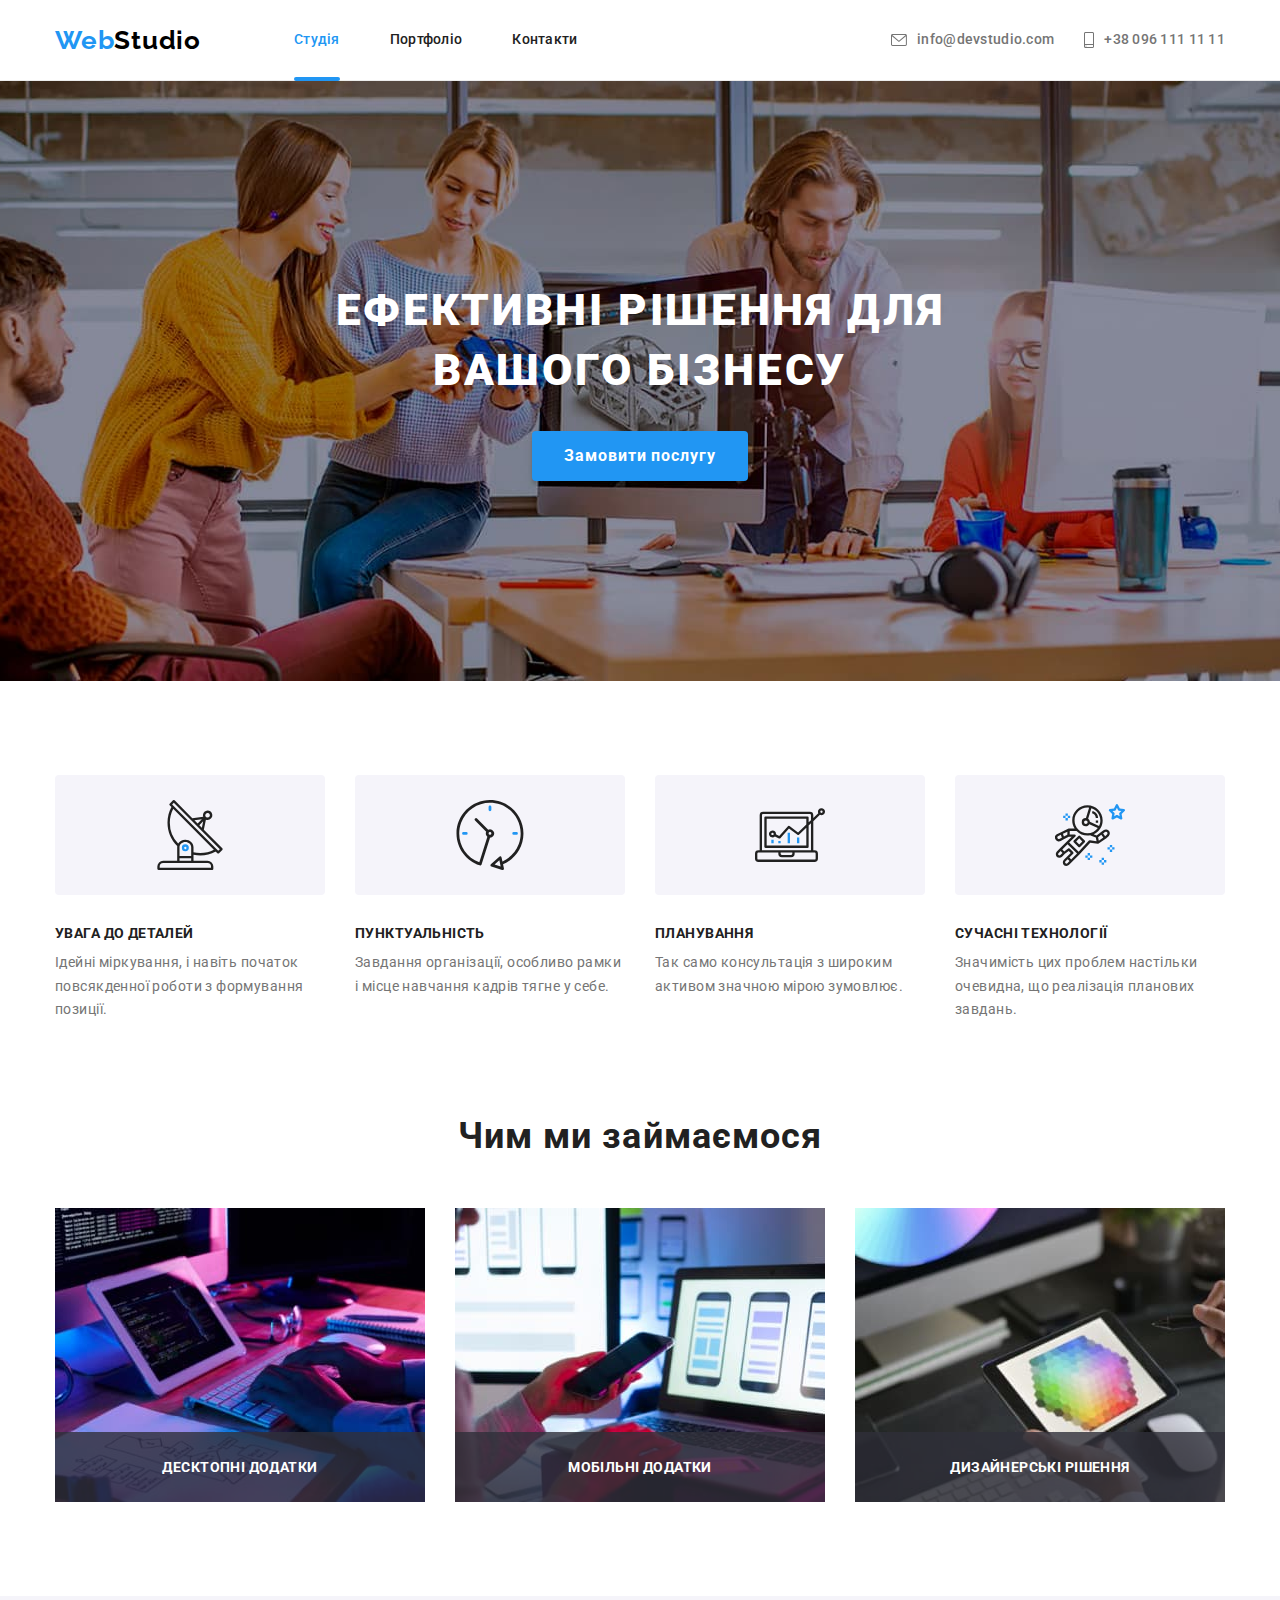
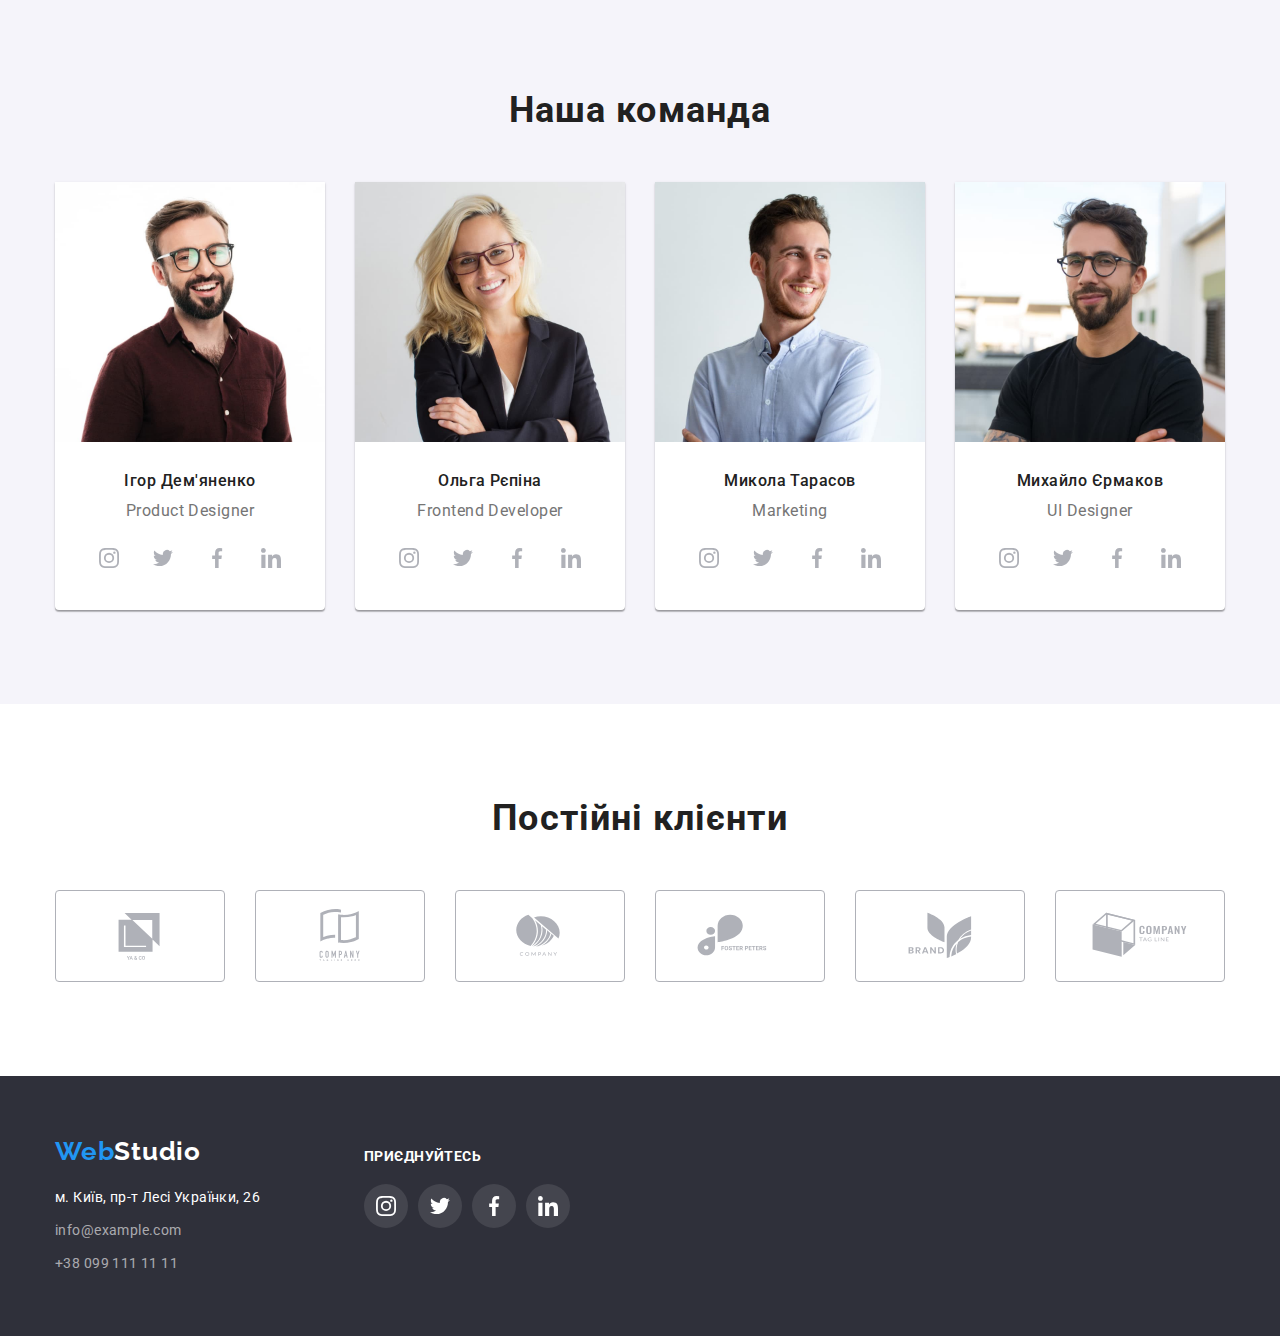
==== index.html @ 5638ecb9 "Розмітка форми модалки + іконки для модалки" ====
<!DOCTYPE html>
<html lang="uk">
  <head>
    <meta charset="UTF-8" />
    <meta http-equiv="X-UA-Compatible" content="IE=edge" />
    <meta name="viewport" content="width=device-width, initial-scale=1.0" />
    <title>Студія</title>
    <link
      rel="stylesheet"
      href="https://cdnjs.cloudflare.com/ajax/libs/modern-normalize/1.1.0/modern-normalize.min.css"
    />
    <link
      href="https://fonts.googleapis.com/css2?family=Raleway:wght@700&family=Roboto:wght@400;500;700;900&display=swap"
      rel="stylesheet"
    />
    <link rel="stylesheet" href="css/styles.css" />
  </head>
  <body>
    <!-- хххххххххххххххххххххххххх Шапка сайту хххххххххххххххххххххххххх -->
    <header class="header">
      <div class="container">
        <nav class="navigation">
          <!-- хххххххххххххххххххххххххх Логотип -->
          <a href="./index.html" class="logo">
            <span class="logo-web">Web</span><span class="logo-black">Studio</span>
          </a>

          <!-- хххххххххххххххххххххххххх Навігація -->
          <ul class="nav-list">
            <li class="nav-item"><a href="./index.html" class="nav current">Студія</a></li>
            <li class="nav-item"><a href="./portfolio.html" class="nav">Портфоліо</a></li>
            <li class="nav-item"><a href="" class="nav">Контакти</a></li>
          </ul>
        </nav>

        <!-- хххххххххххххххххххххххххх Зв'язок -->
        <ul class="nav-contacts">
          <li class="nav-contact">
            <a href="mailto:info@devstudio.com" class="contact">
              <svg class="header-icon" width="16px" height="12px">
                <use href="./images/icons.svg#envelope"></use></svg
              >info@devstudio.com</a
            >
          </li>
          <li class="nav-contact">
            <a href="tel:+380961111111" class="contact">
              <svg class="header-icon" width="10px" height="16px">
                <use href="./images/icons.svg#smartphone"></use></svg
              >+38 096 111 11 11</a
            >
          </li>
        </ul>
      </div>
    </header>

    <!-- хххххххххххххххххххххххххх Головний контент сторінки хххххххххххххххххххххххххх -->
    <main>
      <!-- хххххххххххххххххххххххххх Ефективні рішення для вашого бізнесу хххххххххххххххххххххххххх -->
      <section class="hero section">
        <h1 class="heading">Ефективні рішення для<br />вашого бізнесу</h1>
        <button data-modal-open type="button" class="hero-btn">Замовити послугу</button>
      </section>

      <!-- хххххххххххххххххххххххххх Особливості -->
      <section class="section">
        <div class="container">
          <h2 class="visually-hidden">Особливості</h2>
          <ul class="features">
            <!-- хххххххххххххххххххххххххх -->
            <li class="feature">
              <div class="feature-icon-bg">
                <svg class="feature-icon">
                  <use href="./images/icons.svg#antenna" width="70px" height="70px"></use>
                </svg>
              </div>
              <h3 class="feature-title">УВАГА ДО ДЕТАЛЕЙ</h3>
              <p class="feature-descr">
                Ідейні міркування, і навіть початок повсякденної роботи з формування позиції.
              </p>
            </li>

            <!-- хххххххххххххххххххххххххх -->
            <li class="feature">
              <div class="feature-icon-bg">
                <svg class="feature-icon">
                  <use href="./images/icons.svg#clock" width="70px" height="70px"></use>
                </svg>
              </div>
              <h3 class="feature-title">ПУНКТУАЛЬНІСТЬ</h3>
              <p class="feature-descr">
                Завдання організації, особливо рамки і місце навчання кадрів тягне у себе.
              </p>
            </li>

            <!-- хххххххххххххххххххххххххх -->
            <li class="feature">
              <div class="feature-icon-bg">
                <svg class="feature-icon">
                  <use href="./images/icons.svg#diagram" width="70px" height="70px"></use>
                </svg>
              </div>
              <h3 class="feature-title">ПЛАНУВАННЯ</h3>
              <p class="feature-descr">
                Так само консультація з широким активом значною мірою зумовлює.
              </p>
            </li>

            <!-- хххххххххххххххххххххххххх -->
            <li class="feature">
              <div class="feature-icon-bg">
                <svg class="feature-icon">
                  <use href="./images/icons.svg#astronaut" width="70px" height="70px"></use>
                </svg>
              </div>
              <h3 class="feature-title">СУЧАСНІ ТЕХНОЛОГІЇ</h3>
              <p class="feature-descr">
                Значимість цих проблем настільки очевидна, що реалізація планових завдань.
              </p>
            </li>
          </ul>
        </div>
      </section>

      <!-- хххххххххххххххххххххххххх Чим ми займаємося хххххххххххххххххххххххххх -->
      <section class="doing section">
        <div class="container">
          <h2 class="doing-title">Чим ми займаємося</h2>
          <ul class="doing-list">
            <li class="doing-item">
              <img
                src="./images/doing-1.jpg"
                alt="Хтось пише код"
                width="370"
                height="294"
                class="image"
              />
              <div class="doing-thumb">
                <p class="doing-descr">Десктопні додатки</p>
              </div>
            </li>
            <li class="doing-item">
              <img
                src="./images/doing-2.jpg"
                alt="Хтось звіряється з ескізом, тримаючи телефон"
                width="370"
                height="294"
                class="image"
              />
              <div class="doing-thumb">
                <p class="doing-descr">Мобільні додатки</p>
              </div>
            </li>
            <li class="doing-item">
              <img
                src="./images/doing-3.jpg"
                alt="Хтось тримає планшет обираючи колір"
                width="370"
                height="294"
                class="image"
              />
              <div class="doing-thumb">
                <p class="doing-descr">Дизайнерські рішення</p>
              </div>
            </li>
          </ul>
        </div>
      </section>

      <!-- хххххххххххххххххххххххххх Наша команда хххххххххххххххххххххххххх -->
      <section class="team section">
        <div class="container">
          <h2 class="team-title">Наша команда</h2>
          <ul class="team-list">
            <!--  хххххххххххххххххххххххххх Ігор Дем'яненко -->
            <li class="team-member">
              <img
                src="./images/team-1.jpg"
                alt="Ігор Дем'яненко"
                width="270"
                height="260"
                class="image"
              />
              <div class="team-container">
                <h3 class="member-name">Ігор Дем'яненко</h3>
                <p class="member-position">Product Designer</p>

                <ul class="network-list">
                  <li class="network-item">
                    <a
                      href="https://www.instagram.com/"
                      target="_blank"
                      rel="noopener noreferrer"
                      class="member-network"
                    >
                      <svg class="team-icon">
                        <use href="./images/icons.svg#instagram"></use>
                      </svg>
                    </a>
                  </li>
                  <li class="network-item">
                    <a
                      href="https://twitter.com/"
                      target="_blank"
                      rel="noopener noreferrer"
                      class="member-network"
                    >
                      <svg class="team-icon">
                        <use href="./images/icons.svg#twitter"></use>
                      </svg>
                    </a>
                  </li>
                  <li class="network-item">
                    <a
                      href="https://www.facebook.com/"
                      class="member-network"
                      target="_blank"
                      rel="noopener noreferrer"
                    >
                      <svg class="team-icon">
                        <use href="./images/icons.svg#facebook"></use>
                      </svg>
                    </a>
                  </li>
                  <li class="network-item">
                    <a
                      href="https://www.linkedin.com/"
                      class="member-network"
                      target="_blank"
                      rel="noopener noreferrer"
                    >
                      <svg class="team-icon">
                        <use href="./images/icons.svg#linkedin"></use>
                      </svg>
                    </a>
                  </li>
                </ul>
              </div>
            </li>

            <!-- хххххххххххххххххххххххххх Ольга Рєпіна -->
            <li class="team-member">
              <img
                src="./images/team-2.jpg"
                alt="Ольга Рєпіна"
                width="270"
                height="260"
                class="image"
              />
              <div class="team-container">
                <h3 class="member-name">Ольга Рєпіна</h3>
                <p class="member-position">Frontend Developer</p>

                <ul class="network-list">
                  <li class="network-item">
                    <a
                      href="https://www.instagram.com/"
                      target="_blank"
                      rel="noopener noreferrer"
                      class="member-network"
                    >
                      <svg class="team-icon">
                        <use href="./images/icons.svg#instagram"></use>
                      </svg>
                    </a>
                  </li>
                  <li class="network-item">
                    <a
                      href="https://twitter.com/"
                      target="_blank"
                      rel="noopener noreferrer"
                      class="member-network"
                    >
                      <svg class="team-icon">
                        <use href="./images/icons.svg#twitter"></use>
                      </svg>
                    </a>
                  </li>
                  <li class="network-item">
                    <a
                      href="https://www.facebook.com/"
                      target="_blank"
                      rel="noopener noreferrer"
                      class="member-network"
                    >
                      <svg class="team-icon">
                        <use href="./images/icons.svg#facebook"></use>
                      </svg>
                    </a>
                  </li>
                  <li class="network-item">
                    <a
                      href="https://www.linkedin.com/"
                      target="_blank"
                      rel="noopener noreferrer"
                      class="member-network"
                    >
                      <svg class="team-icon">
                        <use href="./images/icons.svg#linkedin"></use>
                      </svg>
                    </a>
                  </li>
                </ul>
              </div>
            </li>

            <!-- хххххххххххххххххххххххххх Микола Тарасов -->
            <li class="team-member">
              <img
                src="./images/team-3.jpg"
                alt="Микола Тарасов"
                width="270"
                height="260"
                class="image"
              />
              <div class="team-container">
                <h3 class="member-name">Микола Тарасов</h3>
                <p class="member-position">Marketing</p>

                <ul class="network-list">
                  <li class="network-item">
                    <a
                      href="https://www.instagram.com/"
                      target="_blank"
                      rel="noopener noreferrer"
                      class="member-network"
                    >
                      <svg class="team-icon">
                        <use href="./images/icons.svg#instagram"></use>
                      </svg>
                    </a>
                  </li>
                  <li class="network-item">
                    <a
                      href="https://twitter.com/"
                      target="_blank"
                      rel="noopener noreferrer"
                      class="member-network"
                    >
                      <svg class="team-icon">
                        <use href="./images/icons.svg#twitter"></use>
                      </svg>
                    </a>
                  </li>
                  <li class="network-item">
                    <a
                      href="https://www.facebook.com/"
                      target="_blank"
                      rel="noopener noreferrer"
                      class="member-network"
                    >
                      <svg class="team-icon">
                        <use href="./images/icons.svg#facebook"></use>
                      </svg>
                    </a>
                  </li>
                  <li class="network-item">
                    <a
                      href="https://www.linkedin.com/"
                      target="_blank"
                      rel="noopener noreferrer"
                      class="member-network"
                    >
                      <svg class="team-icon">
                        <use href="./images/icons.svg#linkedin"></use>
                      </svg>
                    </a>
                  </li>
                </ul>
              </div>
            </li>

            <!-- хххххххххххххххххххххххххх Михайло Єрмаков -->
            <li class="team-member">
              <img
                src="./images/team-4.jpg"
                alt="Михайло Єрмаков"
                width="270"
                height="260"
                class="image"
              />
              <div class="team-container">
                <h3 class="member-name">Михайло Єрмаков</h3>
                <p class="member-position">UI Designer</p>

                <ul class="network-list">
                  <li class="network-item">
                    <a
                      href="https://www.instagram.com/"
                      target="_blank"
                      rel="noopener noreferrer"
                      class="member-network"
                    >
                      <svg class="team-icon">
                        <use href="./images/icons.svg#instagram"></use>
                      </svg>
                    </a>
                  </li>
                  <li class="network-item">
                    <a
                      href="https://twitter.com/"
                      target="_blank"
                      rel="noopener noreferrer"
                      class="member-network"
                    >
                      <svg class="team-icon">
                        <use href="./images/icons.svg#twitter"></use>
                      </svg>
                    </a>
                  </li>
                  <li class="network-item">
                    <a
                      href="https://www.facebook.com/"
                      target="_blank"
                      rel="noopener noreferrer"
                      class="member-network"
                    >
                      <svg class="team-icon">
                        <use href="./images/icons.svg#facebook"></use>
                      </svg>
                    </a>
                  </li>
                  <li class="network-item">
                    <a
                      href="https://www.linkedin.com/"
                      target="_blank"
                      rel="noopener noreferrer"
                      class="member-network"
                    >
                      <svg class="team-icon">
                        <use href="./images/icons.svg#linkedin"></use>
                      </svg>
                    </a>
                  </li>
                </ul>
              </div>
            </li>
          </ul>
        </div>
      </section>

      <!-- хххххххххххххххххххххххххх ПОСТІЙНІ КЛІЄНТИ хххххххххххххххххххххххххх -->
      <section class="clients section">
        <div class="container">
          <h2 class="clients-heading">Постійні клієнти</h2>

          <ul class="clients-list">
            <!-- хххххххххххххххххххххххххх -->
            <li class="clients-item">
              <a href="#" target="_blank" rel="noopener noreferrer" class="client-link">
                <svg class="client-logo" width="106px" height="60px">
                  <use href="./images/icons.svg#client-1"></use>
                </svg>
              </a>
            </li>

            <!-- хххххххххххххххххххххххххх -->
            <li class="clients-item">
              <a href="#" target="_blank" rel="noopener noreferrer" class="client-link">
                <svg class="client-logo" width="106px" height="60px">
                  <use href="./images/icons.svg#client-2"></use>
                </svg>
              </a>
            </li>

            <!-- хххххххххххххххххххххххххх -->
            <li class="clients-item">
              <a href="#" target="_blank" rel="noopener noreferrer" class="client-link">
                <svg class="client-logo" width="106px" height="60px">
                  <use href="./images/icons.svg#client-3"></use>
                </svg>
              </a>
            </li>

            <!-- хххххххххххххххххххххххххх -->
            <li class="clients-item">
              <a href="#" target="_blank" rel="noopener noreferrer" class="client-link">
                <svg class="client-logo" width="106px" height="60px">
                  <use href="./images/icons.svg#client-4"></use>
                </svg>
              </a>
            </li>

            <!-- хххххххххххххххххххххххххх -->
            <li class="clients-item">
              <a href="#" target="_blank" rel="noopener noreferrer" class="client-link">
                <svg class="client-logo" width="106px" height="60px">
                  <use href="./images/icons.svg#client-5"></use>
                </svg>
              </a>
            </li>

            <!-- хххххххххххххххххххххххххх -->
            <li class="clients-item">
              <a href="#" target="_blank" rel="noopener noreferrer" class="client-link">
                <svg class="client-logo" width="106px" height="60px">
                  <use href="./images/icons.svg#client-6"></use>
                </svg>
              </a>
            </li>
          </ul>
        </div>
      </section>
    </main>

    <!-- хххххххххххххххххххххххххх Підвал хххххххххххххххххххххххххх -->
    <footer class="footer">
      <div class="container">
        <div class="first-footer-container">
          <!-- хххххххххххххххххххххххххх Логотип -->
          <a href="./index.html" class="logo">
            <span class="logo-web">Web</span><span class="logo-white">Studio</span>
          </a>
          <address>
            <ul class="address-list">
              <!-- хххххххххххххххххххххххххх Розташування -->
              <li>
                <a
                  href="https://www.google.com.ua/maps/search/м.+київ+пр-т+лесі+українки+26/@50.4266707,30.5363676,17z/data=!3m1!4b1?hl=uk"
                  target="_blank"
                  rel="noopener noreferrer"
                  class="contact location"
                >
                  м. Київ, пр-т Лесі Українки, 26
                </a>
              </li>
              <!-- хххххххххххххххххххххххххх Контакти -->
              <li><a href="mailto:info@example.com" class="contact">info@example.com</a></li>
              <li><a href="tel:+380991111111" class="contact">+38 099 111 11 11</a></li>
            </ul>
          </address>
        </div>

        <!-- хххххххххххххххххххххххххх Приєднуйтесь -->
        <div class="second-footer-container">
          <h2 class="footer-networks-title">приєднуйтесь</h2>
          <ul class="footer-networks-list">
            <!-- _______________instagram -->
            <li class="footer-network-item">
              <a
                href="https://www.instagram.com/"
                target="_blank"
                rel="noopener noreferrer"
                class="footer-link"
              >
                <svg class="footer-soc-icon">
                  <use href="./images/icons.svg#instagram" width="20px" height="20px"></use>
                </svg>
              </a>
            </li>
            <!-- _______________twitter -->
            <li class="footer-network-item">
              <a
                href="https://twitter.com/"
                target="_blank"
                rel="noopener noreferrer"
                class="footer-link"
              >
                <svg class="footer-soc-icon">
                  <use href="./images/icons.svg#twitter" width="20px" height="20px"></use>
                </svg>
              </a>
            </li>
            <!-- _______________facebook -->
            <li class="footer-network-item">
              <a
                href="https://www.facebook.com/"
                target="_blank"
                rel="noopener noreferrer"
                class="footer-link"
              >
                <svg class="footer-soc-icon">
                  <use href="./images/icons.svg#facebook" width="20px" height="20px"></use>
                </svg>
              </a>
            </li>
            <!-- _______________linkedin -->
            <li class="footer-network-item">
              <a
                href="https://www.linkedin.com/"
                target="_blank"
                rel="noopener noreferrer"
                class="footer-link"
              >
                <svg class="footer-soc-icon">
                  <use href="./images/icons.svg#linkedin" width="20px" height="20px"></use>
                </svg>
              </a>
            </li>
          </ul>
        </div>
      </div>
    </footer>

    <!-- хххххххххххххххххххххххххх Модальне вікно -->
    <div data-modal class="backdrop is-hidden">
      <div class="modal">
        <button data-modal-close type="button" class="modal-close-button">
          <svg class="close-icon">
            <use href="./images/icons.svg#close"></use>
          </svg>
        </button>
          <!-- Залиште свої дані, ми вам передзвонимо -->
          <h2 class="modal-title">Залиште свої дані, ми вам передзвонимо</h2>

          <!-- Ім'я -->
          <label for="name" class="lable-title">Ім'я</label>
          <input type="text" name="name" id="name" class="input-area">

          <!-- Пошта -->
          <label for="email" class="lable-title">Пошта</label>
          <input type="email" name="email" id="email" class="input-area">

          <!-- Коментар -->
          <label for="comment" class="lable-title">Коментар</label>
          <input type="textarea" name="comment" id="comment" rows="4" placeholder="Введіть текст" class="input-area input-comment">

          <!-- Погоджуюся з розсилкою та приймаю  Умови договору -->
          <label>
            <input type="checkbox">Погоджуюся з розсилкою та приймаю <a href="#">Умови договору</a>
          </label>
          <!-- Відправити -->
          <button type="submit" class="modal-submit-button">Відправити</button>
        </form>
      </div>
    </div>

    <script src="./js/modal.js"></script>
  </body>
</html>
---- css/styles.css ----
/* css змінні */
:root {
  --logo-black: #000000;
  --logo-white: #ffffff;
  --header-border: #ececec;
  --blue-accent: #2196f3;
  --hover-text-accent: #ffffff;
  --main-color: #212121;
  --minor-color: #757575;
  --bg-accent: #f5f4fa;
  --portfolio-borders-color: #eeeeee;
  --footer-contact-color: rgba(255, 255, 255, 0.6);
  --secondary-bg: #2f303a;
  /* ----- */
  --transition: 250ms cubic-bezier(0.4, 0, 0.2, 1);
}

body {
  background-color: #ffffff;
  color: #212121;
  font-family: 'Roboto', sans-serif;
}

/* Сховані заголовки */
.visually-hidden {
  display: none;
}

.container {
  width: 100%;
  max-width: 1200px;
  margin: 0 auto;
  padding-right: 15px;
  padding-left: 15px;

  /* outline: 1px solid tomato; */
}

.section {
  padding-top: 94px;
  padding-bottom: 94px;

  /* outline: 1px solid chartreuse; */
}

/* Скидання параметрів елементів */
h1,
h2,
h3,
p {
  margin-top: 0;
  margin-bottom: 0;
}

ul,
li {
  margin-top: 0;
  margin-bottom: 0;
  padding-left: 0;
  list-style: none;
}

img {
  display: block;
}

/* --------------------Шапка сайту-------------------- */

.header {
  border-bottom: 1px solid var(--header-border);
}

.header .container {
  display: flex;
  justify-content: space-between;
  align-items: center;
}

.navigation {
  display: flex;
  align-items: center;
}

/*__________Логотип */

.logo {
  margin-right: 93px;

  text-decoration: none;
  font-family: 'Raleway', sans-serif;
  font-weight: 700;
  font-size: 26px;
  line-height: 1.19;
  letter-spacing: 0.03em;
}

.logo-web {
  color: var(--blue-accent);
}

.logo-black {
  color: var(--logo-black);
}

/*__________Навігація*/

.nav-list {
  display: flex;
  gap: 50px;
}

.nav-item {
  position: relative;
}

.nav {
  display: inline-block;
  padding-top: 32px;
  padding-bottom: 32px;

  font-weight: 500;
  font-size: 14px;
  line-height: 1.14;
  letter-spacing: 0.02em;
  text-decoration: none;
  color: var(--main-color);

  transition-property: color;
  transition-duration: 250ms;
  transition-timing-function: cubic-bezier(0.4, 0, 0.2, 1);
}

.nav:hover,
.nav:focus {
  color: var(--blue-accent);
}

.current::after {
  content: '';

  position: absolute;
  bottom: -1px;
  left: 0;

  border-radius: 2px;
  width: 100%;
  height: 4px;

  background-color: var(--blue-accent);

  transition-property: color;
  transition-duration: 250ms;
  transition-timing-function: cubic-bezier(0.4, 0, 0.2, 1);
}

.current {
  color: var(--blue-accent);
}

/*__________Контакти хедера*/

.nav-contacts {
  display: flex;
  gap: 30px;
}

.contact {
  font-weight: 500;
  font-size: 14px;
  line-height: 1.14;
  letter-spacing: 0.02em;
  text-decoration: none;

  color: var(--minor-color);
  display: flex;
  align-items: center;

  transition-property: color;
  transition-duration: 250ms;
  transition-timing-function: cubic-bezier(0.4, 0, 0.2, 1);
}

.contact:hover,
.contact:focus {
  color: var(--blue-accent);
}

/* -------------- Іконки контактів в хедері */
.header-icon {
  display: inline-block;
  margin-right: 10px;

  fill: var(--minor-color);

  transition-property: fill;
  transition-duration: 250ms;
  transition-timing-function: cubic-bezier(0.4, 0, 0.2, 1);
}

.contact:hover .header-icon,
.contact:focus .header-icon {
  fill: var(--blue-accent);
}

/* ----------Головний контент студії---------- */

/*__________Герой*/

.hero {
  margin-right: auto;
  margin-left: auto;
  max-width: 1600px;
  width: 100%;
  padding-top: 200px;
  padding-bottom: 200px;

  text-align: center;
  background-color: var(--secondary-bg);
  background-image: url(../images/team-work-bg.jpg),
    linear-gradient(to top, rgba(47, 48, 58, 0.4), rgba(47, 48, 58, 0.4));
  background-size: cover;
  background-repeat: no-repeat;
  background-position: right 50% bottom 50%;
}

.heading {
  margin-top: 0;
  margin-bottom: 30px;

  color: var(--hover-text-accent);
  font-style: normal;
  font-weight: 900;
  font-size: 44px;
  line-height: 1.36;
  text-align: center;
  letter-spacing: 0.06em;
  text-transform: uppercase;
}

.hero-btn {
  padding: 10px 32px;
  border: none;

  border-radius: 4px;
  font-family: inherit;
  font-weight: 700;
  font-size: 16px;
  line-height: 30px;
  text-align: center;
  letter-spacing: 0.06em;
  box-shadow: 0px 4px 4px rgba(0, 0, 0, 0.15);
  background-color: var(--blue-accent);
  color: var(--hover-text-accent);

  cursor: pointer;
  transition-property: background-color, color;
  transition-duration: 250ms;
  transition-timing-function: cubic-bezier(0.4, 0, 0.2, 1);
}

.hero-btn:focus,
.hero-btn:hover {
  background-color: var(--bg-accent);
  color: inherit;
}

/* __________Особливості*/

.features {
  display: flex;
  justify-content: space-between;
}

.feature:not(:last-child) {
  margin-right: 30px;
}

/* ---------------------Іконки фічей------- */

.feature-icon-bg {
  width: 270px;
  height: 120px;
  margin-bottom: 30px;
  padding: 25px 100px;
  border-radius: 4px;

  background-color: #f5f4fa;
}

.feature-title {
  font-weight: 700;
  font-size: 14px;
  line-height: 16px;
  letter-spacing: 0.03em;
  text-transform: uppercase;
  color: var(--main-color);

  margin: 0;
  padding: 0;
}

.feature-descr {
  font-weight: 400;
  font-size: 14px;
  line-height: 1.71;
  letter-spacing: 0.03em;
  color: var(--minor-color);

  margin-top: 10px;
  margin-bottom: 0;
  padding: 0;
}

/* __________Чим ми займаємося */

.doing.section {
  padding-top: 0;
}

.doing .container {
  flex-direction: column;
}

.doing-title {
  font-style: normal;
  font-weight: 700;
  font-size: 36px;
  line-height: 1.16;
  text-align: center;
  letter-spacing: 0.03em;
  color: var(--main-color);

  margin: 0;
}

.doing-list {
  margin-top: 50px;
  display: flex;
}

.doing-item {
  padding: 0;
}

.doing-item:not(:last-child) {
  margin-right: 30px;
}

.doing-item {
  position: relative;
}

.doing-thumb {
  position: absolute;
  bottom: 0;
  left: 0;

  display: flex;
  justify-content: center;
  align-items: center;

  width: 100%;
  height: 70px;

  background-color: rgba(47, 48, 58, 0.8);
}

.doing-descr {
  font-weight: 700;
  font-size: 14px;
  line-height: 16px;
  text-align: center;
  letter-spacing: 0.03em;
  text-transform: uppercase;

  color: #ffffff;
}

/* __________Наша команда */

.team {
  background-color: var(--bg-accent);
}

.team .container {
  flex-direction: column;
}

.team-title {
  font-style: normal;
  font-weight: 700;
  font-size: 36px;
  line-height: 1.16;
  text-align: center;
  letter-spacing: 0.03em;
  color: var(--main-color);

  margin-bottom: 50px;
}

.team-list {
  display: flex;
  justify-content: space-between;
}

.team-member {
  background-color: var(--hover-text-accent);
  box-shadow: 0px 1px 3px rgba(0, 0, 0, 0.12), 0px 1px 1px rgba(0, 0, 0, 0.14),
    0px 2px 1px rgba(0, 0, 0, 0.2);
  border-radius: 0px 0px 4px 4px;
}

.team-member:not(:last-child) {
  margin-right: 30px;
}

.team-container {
  padding: 30px;
}

.member-name {
  font-style: normal;
  font-weight: 500;
  font-size: 16px;
  line-height: 1.18;
  text-align: center;
  letter-spacing: 0.03em;
  color: var(--main-color);

  margin-bottom: 10px;
}

.member-position {
  font-weight: 400;
  font-size: 16px;
  line-height: 19px;
  text-align: center;
  letter-spacing: 0.03em;
  color: var(--minor-color);

  margin-bottom: 16px;
}

/* ---------------------Іконки соц-мереж команди */

.network-list {
  display: flex;
  justify-content: center;
  gap: 10px;
}

.network-item {
  display: flex;
  justify-content: center;
  align-items: center;

  /* background-color: teal; */
}

.member-network {
  display: flex;
  justify-content: center;
  align-items: center;

  width: 44px;
  height: 44px;

  /* background-color: tomato; */
  border-radius: 50%;

  transition-property: background-color;
  transition-duration: 250ms;
  transition-timing-function: cubic-bezier(0.4, 0, 0.2, 1);
}

.team-icon {
  width: 20px;
  height: 20px;

  fill: #afb1b8;

  transition-property: fill;
  transition-duration: 250ms;
  transition-timing-function: cubic-bezier(0.4, 0, 0.2, 1);
}

.member-network:hover,
.member-network:focus {
  background-color: var(--blue-accent);
}

.member-network:hover .team-icon,
.member-network:focus .team-icon {
  fill: white;
}

.clients-heading {
  font-style: normal;
  font-weight: 700;
  font-size: 36px;
  line-height: 1.16;
  text-align: center;
  letter-spacing: 0.03em;
  color: var(--main-color);

  margin-bottom: 50px;
}

/* ---------------------Іконки постійних клієнтів */

.clients-list {
  display: flex;
  justify-content: center;
  gap: 30px;
}

.client-link {
  width: 170px;
  height: 92px;
  display: flex;
  justify-content: center;
  align-items: center;
  border-radius: 4px;
  border: #afb1b8 solid 1px;

  transition-property: border-color;
  transition-duration: 250ms;
  transition-timing-function: cubic-bezier(0.4, 0, 0.2, 1);
}

.client-logo {
  width: 160px;
  height: 60px;

  fill: #afb1b8;

  transition-property: fill;
  transition-duration: 250ms;
  transition-timing-function: cubic-bezier(0.4, 0, 0.2, 1);
}

.client-link:hover,
.client-link:focus {
  border: var(--blue-accent) 1px solid;
}

.client-link:hover .client-logo,
.client-link:focus .client-logo {
  fill: var(--blue-accent);
}

/* ----------Головний контент портфоліо---------- */

.portfolio {
  display: flex;
  flex-direction: column;
}

/* __________ Фільтр */

.filter {
  display: flex;
  justify-content: center;
}

.filter li:not(:last-child) {
  margin-right: 8px;
}

.filter .button {
  padding: 6px 22px;

  font-family: inherit;
  font-weight: 500;
  font-size: 16px;
  line-height: 1.62;
  text-align: center;
  letter-spacing: 0.03em;
  color: var(--main-color);
  background-color: var(--bg-accent);
  border: none;
  border-radius: 4px;

  cursor: pointer;
  transition-property: color, background-color, box-shadow;
  transition-duration: 250ms;
  transition-timing-function: cubic-bezier(0.4, 0, 0.2, 1);
}

.filter .button:hover,
.filter .button:focus {
  background-color: var(--blue-accent);
  color: var(--hover-text-accent);
  box-shadow: 0px 3px 1px rgba(0, 0, 0, 0.1), 0px 1px 2px rgba(0, 0, 0, 0.08),
    0px 2px 2px rgba(0, 0, 0, 0.12);
}

/* __________ Портфоліо */

.pf-list {
  margin-top: 50px;
  display: flex;
  flex-wrap: wrap;
  gap: 30px;
}

/* .pf-list h2 */
.pf-title {
  font-weight: 700;
  font-size: 18px;
  line-height: 2;
  letter-spacing: 0.06em;
}

.pf-type {
  color: var(--minor-color);
  font-size: 16px;
  line-height: 1.87;
  letter-spacing: 0.03em;
}

.pf-item {
  flex-basis: calc((100% - 68px) / 3);

  transition-property: box-shadow;
  transition-duration: 250ms;
  transition-timing-function: cubic-bezier(0.4, 0, 0.2, 1);
}

.pf-item:hover {
  box-shadow: 0px 1px 1px rgba(0, 0, 0, 0.12), 0px 4px 4px rgba(0, 0, 0, 0.06),
    1px 4px 6px rgba(0, 0, 0, 0.16);
}

.pf-thumb {
  position: relative;

  overflow: hidden;
}

.pf-text {
  position: absolute;
  top: 0;
  left: 0;
  transform: translateY(101%);

  width: 100%;
  height: 100%;
  padding: 63px 24px;

  font-weight: 400;
  font-size: 18px;
  line-height: calc(28 / 18);
  letter-spacing: 0.03em;

  color: #ffffff;
  background-color: rgba(33, 150, 243, 0.9);

  transition-property: transform;
  transition-duration: 250ms;
  transition-timing-function: cubic-bezier(0.4, 0, 0.2, 1);
}

.pf-item:hover .pf-text {
  transform: translateY(0%);
}

.descr-container {
  padding: 20px 24px;
  border: 1px solid var(--portfolio-borders-color);
  border-top: none;
}

/* ----------Підвал---------- */

.footer {
  background-color: var(--secondary-bg);
  padding-top: 60px;
  padding-bottom: 60px;
}

footer .container {
  display: flex;
}

.first-footer-container {
  display: flex;
  flex-direction: column;
}

footer .logo {
  margin-bottom: 20px;
}

.logo-white {
  color: var(--logo-white);
}

.address-list a {
  text-decoration: none;
  font-style: normal;
  font-weight: 400;
  font-size: 14px;
  line-height: 1.71;
  letter-spacing: 0.03em;
}

.address-list > li:not(:last-child) {
  margin-bottom: 9px;
}

.contact.location {
  color: #ffffff;
}

address .contact {
  color: var(--footer-contact-color);
}

.second-footer-container {
  margin-top: 12px;
  margin-left: 70px;
}

.footer-networks-title {
  font-weight: 700;
  font-size: 14px;
  line-height: 16px;
  letter-spacing: 0.03em;
  text-transform: uppercase;

  color: #ffffff;
  margin-bottom: 20px;
}

.footer-networks-list {
  display: flex;
  gap: 10px;
}

/* ------------------------Іконки футера */

.footer-link {
  display: flex;
  width: 44px;
  height: 44px;
  background-color: rgba(255, 255, 255, 0.1);
  border-radius: 50%;
  justify-content: center;
  align-items: center;

  transition-property: background-color;
  transition-duration: 250ms;
  transition-timing-function: cubic-bezier(0.4, 0, 0.2, 1);
}

.footer-soc-icon {
  width: 20px;
  height: 20px;
  fill: #ffffff;
}

.footer-link:hover,
.footer-link:focus {
  background-color: var(--blue-accent);
}

/* ----------------------Модальне вікно */

.backdrop {
  position: fixed;
  top: 0;
  left: 0;

  width: 100%;
  height: 100%;
  background-color: rgba(0, 0, 0, 0.2);

  transition-property: visibility, opacity;
  transition-duration: 250ms;
  transition-timing-function: cubic-bezier(0.4, 0, 0.2, 1);
}

.backdrop.is-hidden {
  visibility: hidden;
  opacity: 0;
  pointer-events: none;

  transition-property: visibility, opacity;
  transition-duration: 250ms;
  transition-timing-function: cubic-bezier(0.4, 0, 0.2, 1);
}

.backdrop.is-hidden .modal {
  transform: translate(-100%, -100%) rotate(360deg) scale(0);

  /* transition-property: visibility, opacity, transform;
  transition-duration: 250ms;
  transition-timing-function: cubic-bezier(0.4, 0, 0.2, 1); */

  /* transition: transform var(--transition), rotate var(--transition); */
}

.modal {
  position: absolute;
  top: 50%;
  left: 50%;
  transform: translate(-50%, -50%);

  width: 528px;
  min-height: 581px;

  background-color: #ffffff;
  border-radius: 4px;

  transition: transform var(--transition);
}

.close-btn {
  position: absolute;
  top: 8px;
  right: 8px;

  display: flex;
  justify-content: center;
  align-items: center;

  width: 30px;
  height: 30px;

  /* background-color: teal; */
  border-width: 1px;
  border-style: solid;
  border-color: rgba(0, 0, 0, 0.1);
  background-color: #fff;
  border-radius: 50%;
}

.close-icon {
  width: 18px;
  height: 18px;
}
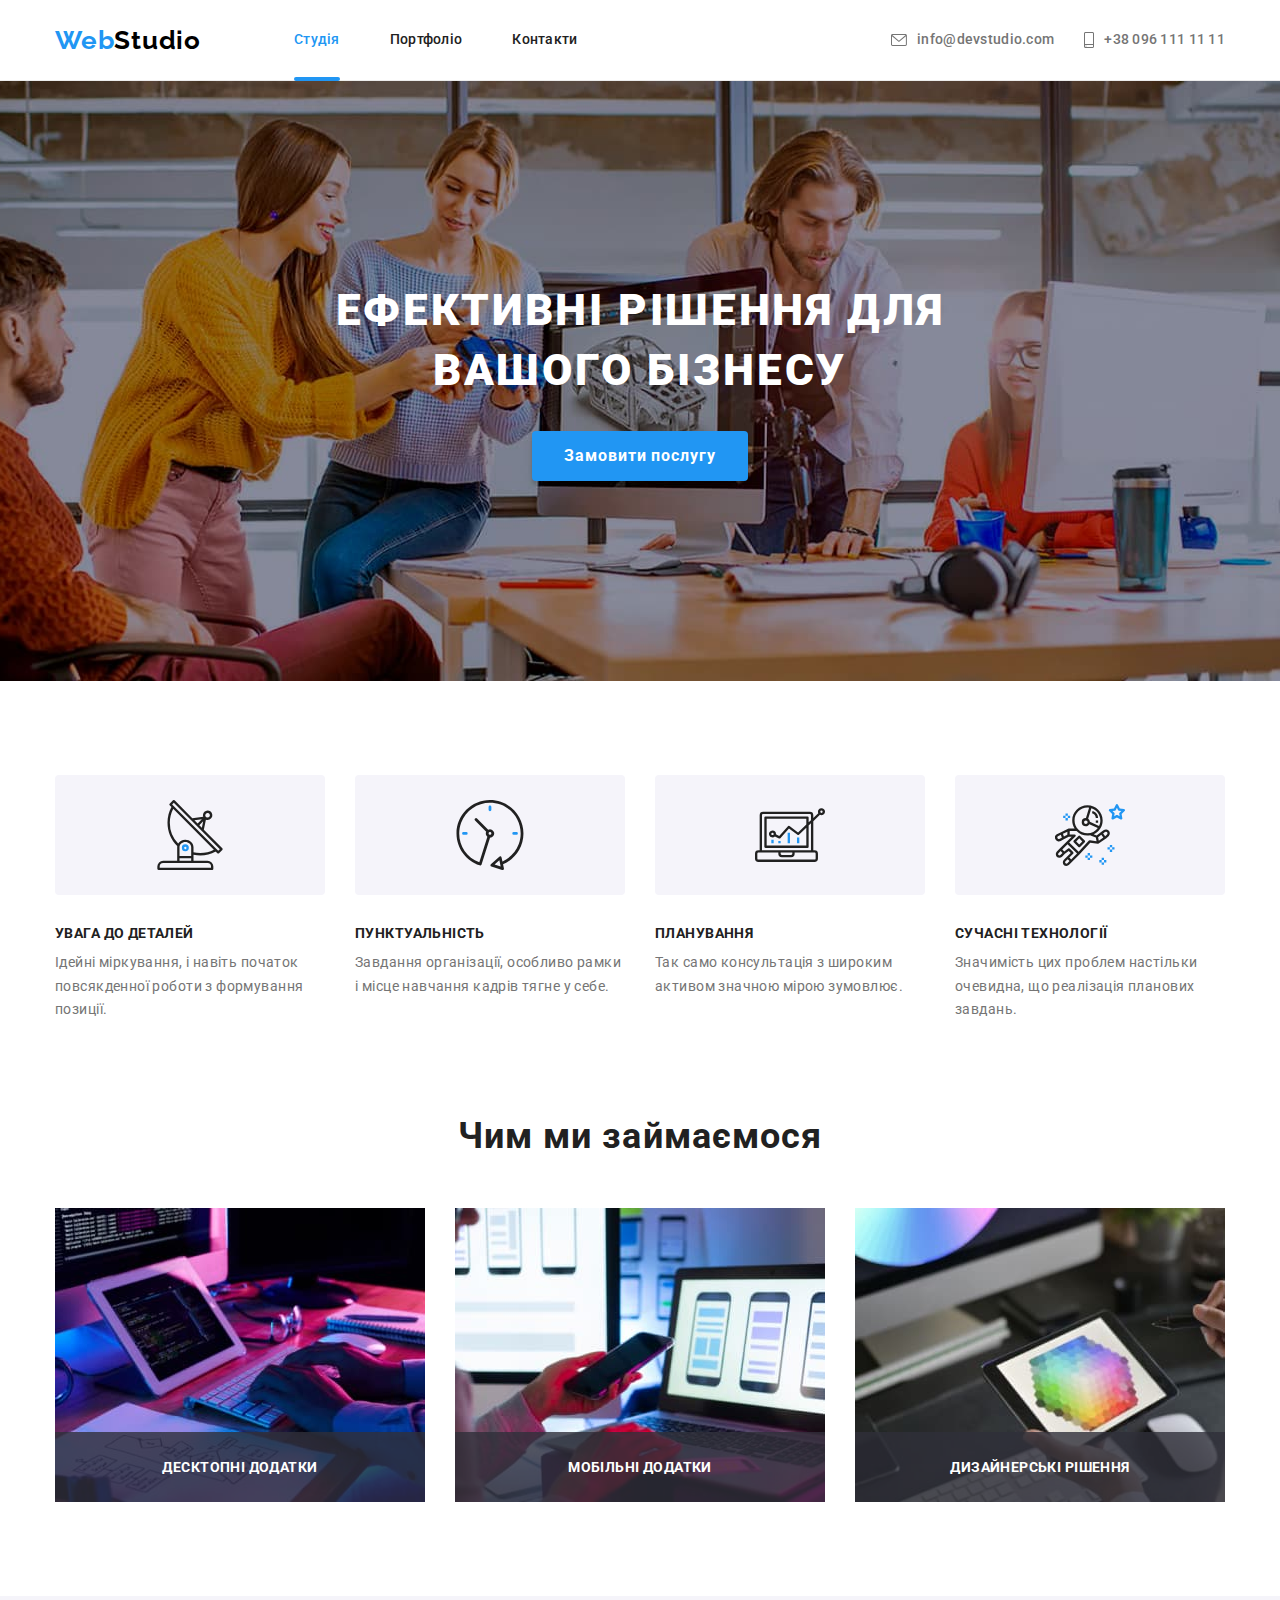
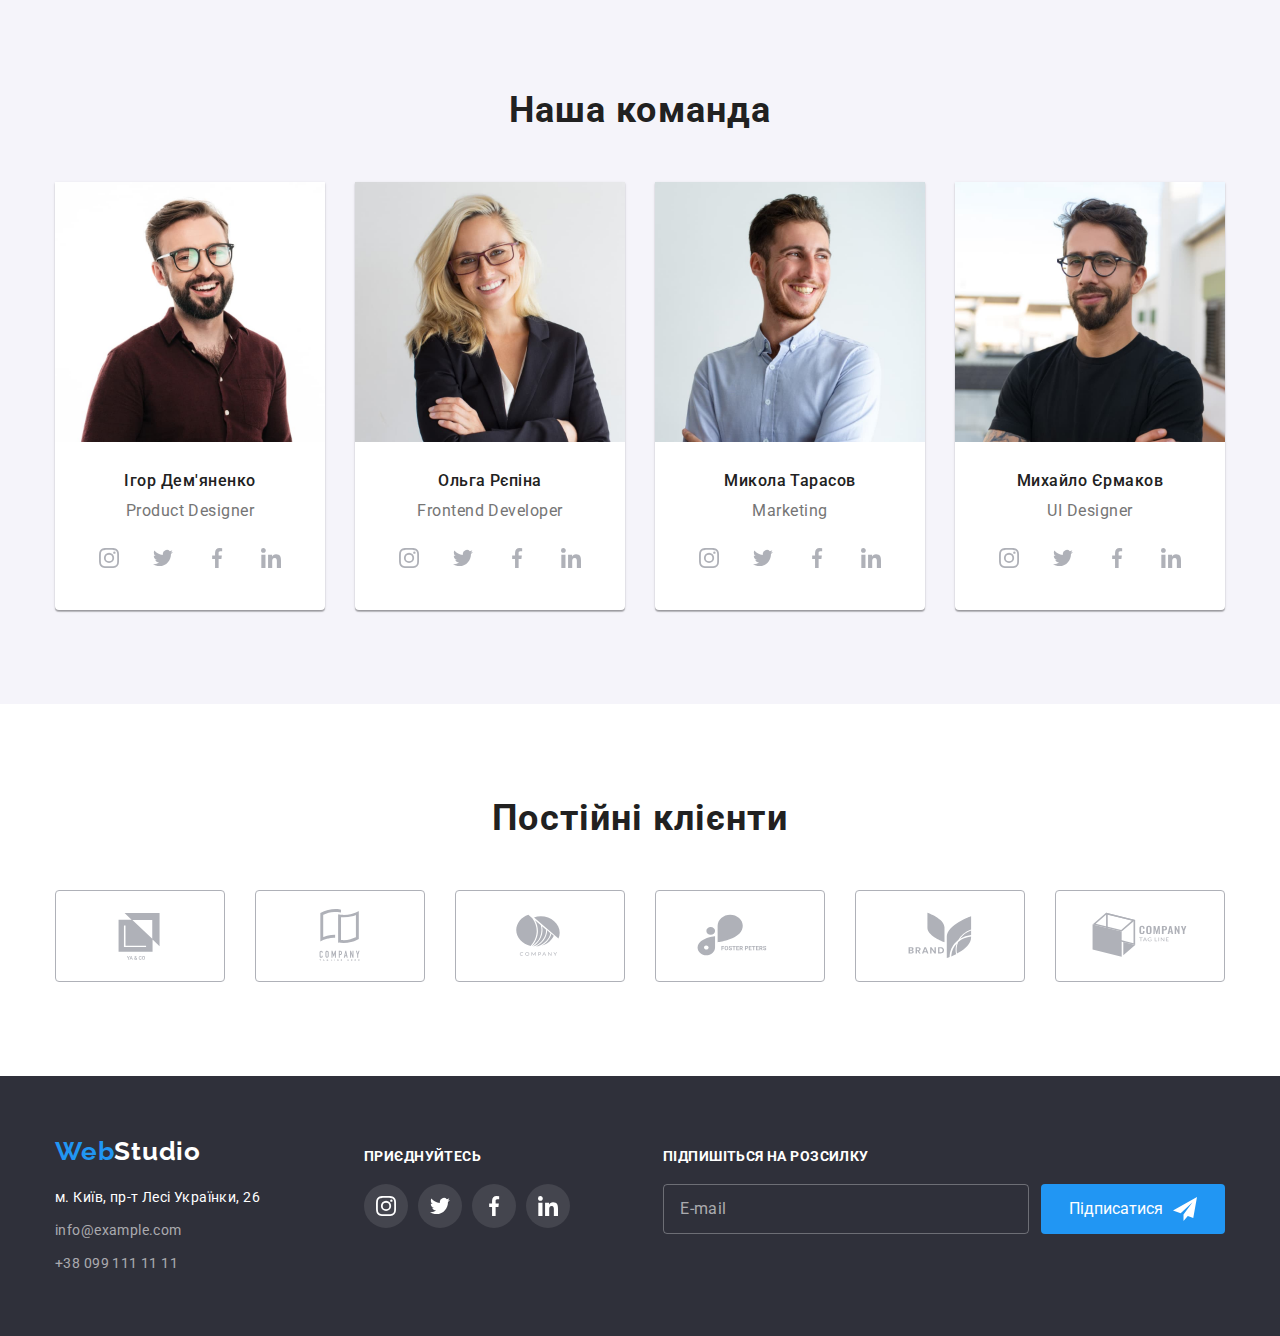
==== commit d3626ba8: "Розмітив та застилізував форму у футері" ====
--- a/index.html
+++ b/index.html
@@ -588,6 +588,28 @@
             </li>
           </ul>
         </div>
+
+        <!--  Підпишіться на розсилку  -->
+        <div class="third-footer-container">
+          <h2 class="subscribe-title">Підпишіться на розсилку</h2>
+
+          <form class="subscribe-form">
+            <label for="subscribe-email"></label>
+            <input
+              type="email"
+              name="email"
+              id="subscribe-email"
+              placeholder="E-mail"
+              class="subscribe-field"
+            />
+            <button type="submit" class="subscribe-button">
+              <span>Підписатися</span>
+              <svg class="send-icon">
+                <use href="./images/icons.svg#send"></use>
+              </svg>
+            </button>
+          </form>
+        </div>
       </div>
     </footer>
 
@@ -599,25 +621,58 @@
             <use href="./images/icons.svg#close"></use>
           </svg>
         </button>
-          <!-- Залиште свої дані, ми вам передзвонимо -->
-          <h2 class="modal-title">Залиште свої дані, ми вам передзвонимо</h2>
-
-          <!-- Ім'я -->
-          <label for="name" class="lable-title">Ім'я</label>
-          <input type="text" name="name" id="name" class="input-area">
-
-          <!-- Пошта -->
-          <label for="email" class="lable-title">Пошта</label>
-          <input type="email" name="email" id="email" class="input-area">
-
-          <!-- Коментар -->
-          <label for="comment" class="lable-title">Коментар</label>
-          <input type="textarea" name="comment" id="comment" rows="4" placeholder="Введіть текст" class="input-area input-comment">
+        <!-- Залиште свої дані, ми вам передзвонимо -->
+        <h2 class="modal-title">Залиште свої дані, ми вам передзвонимо</h2>
+
+        <form class="modal-form">
+          <!-- xxxxxxxxxxxx Ім'я xxxxxxxxxxxx -->
+          <div class="form-field">
+            <label for="name" class="label-title">Ім'я</label>
+            <input type="text" name="name" id="name" class="personal-box" />
+            <svg class="form-icon person-icon">
+              <use href="./images/icons.svg#person"></use>
+            </svg>
+          </div>
+
+          <!-- xxxxxxxxxxxx Телефон xxxxxxxxxxxx -->
+          <div class="form-field">
+            <label for="tel" class="label-title">Телефон</label>
+            <input type="tel" name="tel" id="tel" class="personal-box" />
+            <svg class="form-icon">
+              <use href="./images/icons.svg#phone"></use>
+            </svg>
+          </div>
+
+          <!-- xxxxxxxxxxxx Пошта xxxxxxxxxxxx -->
+          <div class="form-field">
+            <label for="email" class="label-title">Пошта</label>
+            <input type="email" name="email" id="email" class="personal-box" />
+            <svg class="form-icon">
+              <use href="./images/icons.svg#email"></use>
+            </svg>
+          </div>
+
+          <!-- xxxxxxxxxxxx Коментар xxxxxxxxxxxx -->
+          <div class="form-field">
+            <label for="comment" class="label-title">Коментар</label>
+            <textarea
+              name="comment"
+              id="comment"
+              rows="4"
+              placeholder="Введіть текст"
+              class="comment-box"
+            ></textarea>
+          </div>
 
           <!-- Погоджуюся з розсилкою та приймаю  Умови договору -->
-          <label>
-            <input type="checkbox">Погоджуюся з розсилкою та приймаю <a href="#">Умови договору</a>
-          </label>
+          <div class="checkbox-wrap">
+            <input type="checkbox" name="policy" id="policy" class="checkbox-tick" />
+            <label for="policy" class="checkbox-agreement">
+              Погоджуюся з розсилкою та приймаю
+              <a href="#" class="checkbox-policy">Умови договору</a>
+            </label>
+          </div>
+
           <!-- Відправити -->
           <button type="submit" class="modal-submit-button">Відправити</button>
         </form>
--- a/css/styles.css
+++ b/css/styles.css
@@ -765,6 +765,81 @@
   background-color: var(--blue-accent);
 }
 
+/* Підпишіться на розсилку */
+
+.third-footer-container {
+  margin-left: 93px;
+  margin-top: 12px;
+
+  width: 100%;
+}
+
+.subscribe-title {
+  margin-bottom: 20px;
+
+  font-size: 14px;
+  line-height: calc(16 / 14);
+  letter-spacing: 0.03em;
+  text-transform: uppercase;
+  color: #ffffff;
+}
+
+.subscribe-form {
+  display: flex;
+  justify-content: space-between;
+}
+
+.subscribe-field {
+  margin-right: 12px;
+  padding: 15px 16px;
+  width: 100%;
+
+  border: 1px solid rgba(255, 255, 255, 0.3);
+  border-radius: 4px;
+  background-color: transparent;
+  color: #ffffff;
+}
+
+.subscribe-field::placeholder {
+  font-size: 16px;
+  line-height: calc(20 / 16);
+  letter-spacing: 0.03em;
+  color: rgba(255, 255, 255, 0.6);
+}
+
+.subscribe-field:focus {
+  outline: 1px solid var(--blue-accent);
+}
+
+.subscribe-button {
+  display: flex;
+  justify-content: center;
+  align-items: center;
+  padding: 10px 28px;
+  border-radius: 4px;
+  border: none;
+
+  background-color: var(--blue-accent);
+  color: #ffffff;
+
+  cursor: pointer;
+  transition-property: background-color;
+  transition-duration: 250ms;
+  transition-timing-function: var(--transition);
+}
+
+.subscribe-button:hover {
+  background-color: rgba(255, 255, 255, 0.1);
+}
+
+.send-icon {
+  margin-left: 10px;
+  width: 24px;
+  height: 24px;
+
+  fill: #ffffff;
+}
+
 /* ----------------------Модальне вікно */
 
 .backdrop {
@@ -792,13 +867,7 @@
 }
 
 .backdrop.is-hidden .modal {
-  transform: translate(-100%, -100%) rotate(360deg) scale(0);
-
-  /* transition-property: visibility, opacity, transform;
-  transition-duration: 250ms;
-  transition-timing-function: cubic-bezier(0.4, 0, 0.2, 1); */
-
-  /* transition: transform var(--transition), rotate var(--transition); */
+  transform: translate(100%, -100%) rotate(360deg) scale(0);
 }
 
 .modal {
@@ -807,6 +876,7 @@
   left: 50%;
   transform: translate(-50%, -50%);
 
+  padding: 40px;
   width: 528px;
   min-height: 581px;
 
@@ -816,7 +886,7 @@
   transition: transform var(--transition);
 }
 
-.close-btn {
+.modal-close-button {
   position: absolute;
   top: 8px;
   right: 8px;
@@ -829,14 +899,147 @@
   height: 30px;
 
   /* background-color: teal; */
+  fill: #000000;
   border-width: 1px;
   border-style: solid;
   border-color: rgba(0, 0, 0, 0.1);
   background-color: #fff;
   border-radius: 50%;
+  cursor: pointer;
 }
 
 .close-icon {
   width: 18px;
   height: 18px;
 }
+
+/* ------------------- Форми модалки ------------------- */
+
+/* .modal-form {
+  display: flex;
+  flex-direction: column;
+} */
+
+.modal-title {
+  margin-bottom: 12px;
+  /* font-weight: 700; */
+  font-size: 20px;
+  line-height: calc(23 / 20);
+  text-align: center;
+  letter-spacing: 0.03em;
+}
+
+.form-field {
+  position: relative;
+
+  display: flex;
+  flex-direction: column;
+}
+
+.form-field:not(:last-child) {
+  margin-bottom: 10px;
+}
+
+.label-title {
+  margin-bottom: 4px;
+
+  font-weight: 400;
+  font-size: 12px;
+  line-height: 14px;
+  letter-spacing: 0.01em;
+  color: var(--minor-color);
+}
+
+::placeholder {
+  font-weight: 400;
+  font-size: 12px;
+  line-height: calc(14 / 12);
+  letter-spacing: 0.01em;
+  color: rgba(117, 117, 117, 0.5);
+}
+
+.personal-box {
+  padding: 11px 42px;
+  border: 1px solid rgba(33, 33, 33, 0.2);
+  border-radius: 4px;
+}
+
+.personal-box:focus {
+  outline: 1px solid var(--blue-accent);
+}
+
+/* .personal-box:focus .form-icon {
+  fill: var(--blue-accent);
+} */
+
+.form-icon {
+  position: absolute;
+  bottom: 12px;
+  left: 12px;
+  width: 18px;
+  height: 18px;
+}
+
+/* Коментар Comment */
+
+.form-field:nth-child(4) {
+  margin-bottom: 20px;
+}
+
+.comment-box {
+  height: 120px;
+  padding: 12px 16px;
+  resize: none;
+  border: 1px solid rgba(33, 33, 33, 0.2);
+  border-radius: 4px;
+}
+
+.comment-box:focus {
+  outline: 1px solid var(--blue-accent);
+}
+
+/* Чекбокс Checkbox */
+
+.checkbox-wrap {
+  margin-bottom: 30px;
+}
+
+input[type='checkbox'] {
+  margin: 0 7px 0 0;
+  /* outline: 1px solid var(--main-color); */
+}
+
+.checkbox-agreement {
+  color: var(--minor-color);
+  font-weight: 400;
+  font-size: 14px;
+  line-height: 1.71;
+  letter-spacing: 0.03em;
+}
+
+.checkbox-policy {
+  font-weight: 400;
+  font-size: 14px;
+  line-height: 1.71;
+  letter-spacing: 0.03em;
+  color: var(--blue-accent);
+}
+
+.modal-submit-button {
+  display: block;
+  margin-left: auto;
+  margin-right: auto;
+  padding: 10px 52px;
+  border-radius: 4px;
+  border: none;
+
+  font-weight: 700;
+  font-size: 16px;
+  line-height: calc(30 / 16);
+  letter-spacing: 0.06em;
+  background-color: var(--blue-accent);
+  color: #ffffff;
+  box-shadow: 0px 4px 4px rgba(0, 0, 0, 0.15);
+
+  cursor: pointer;
+}
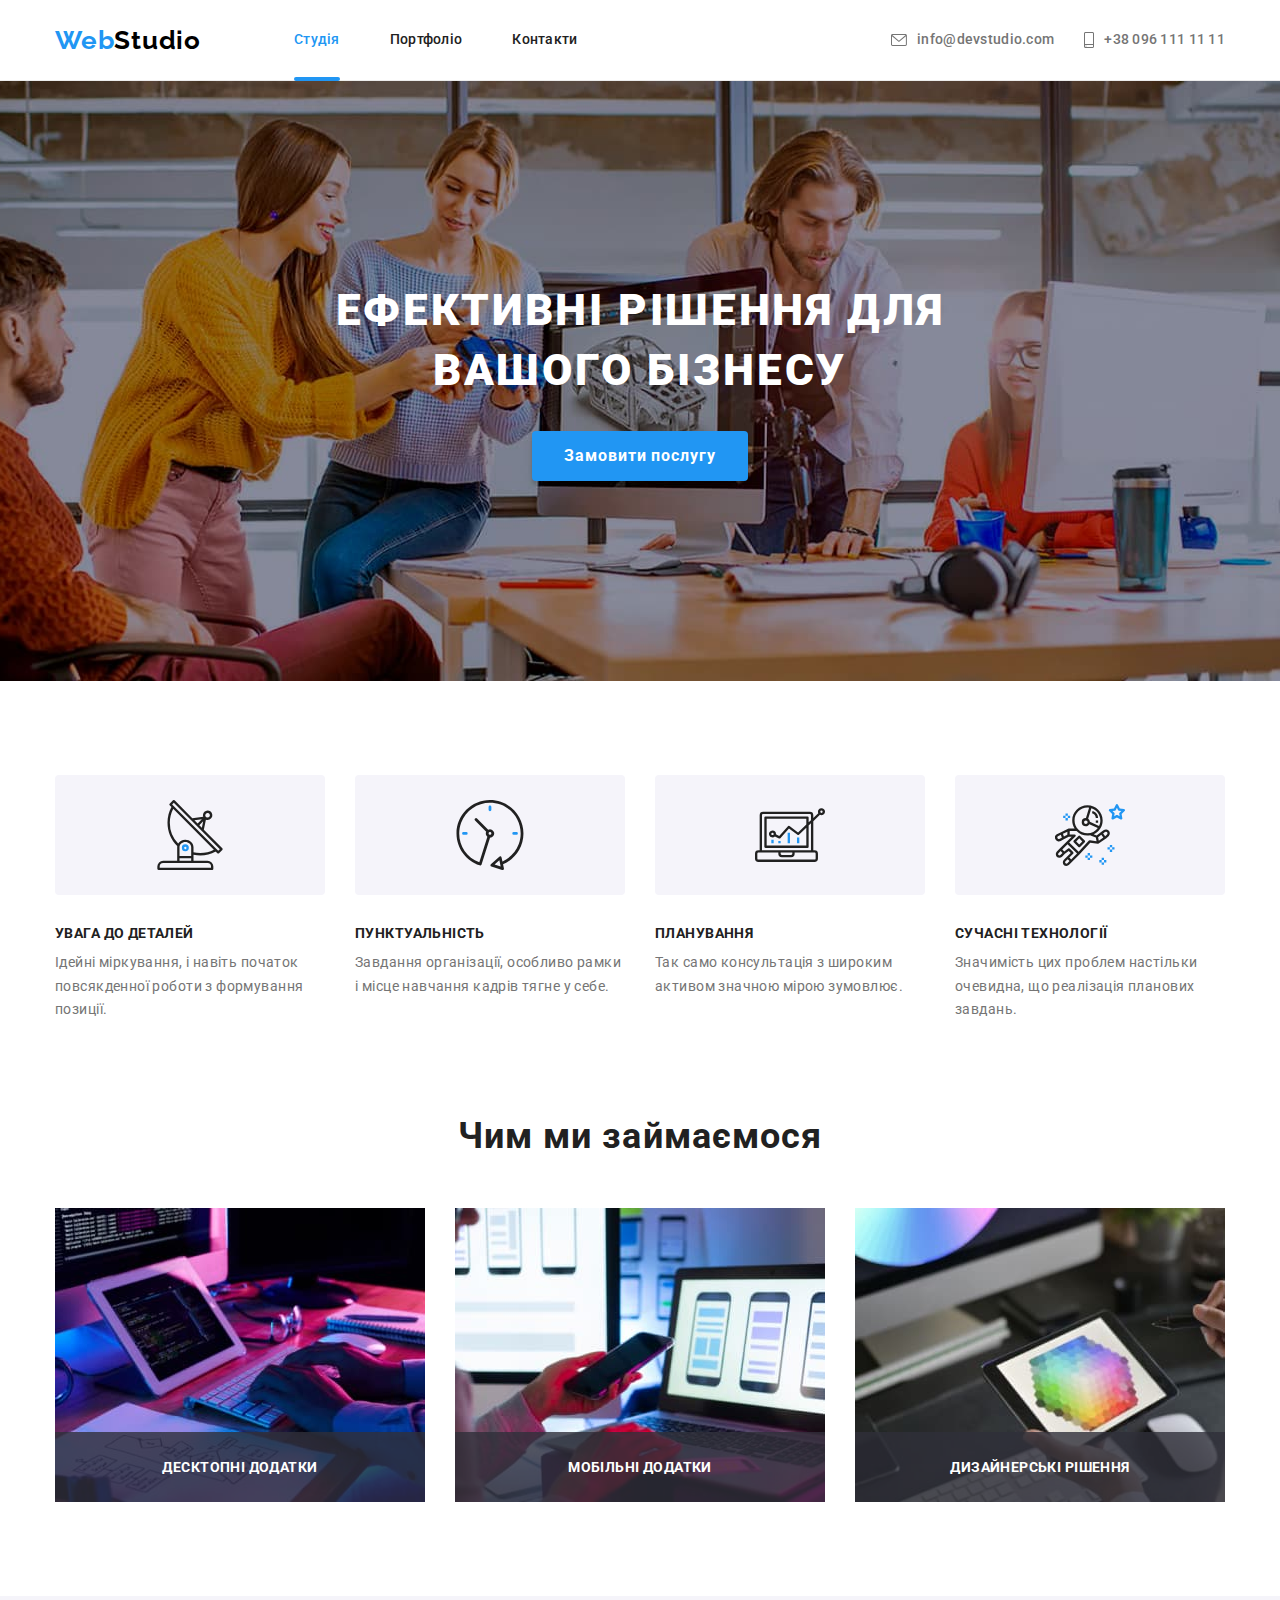
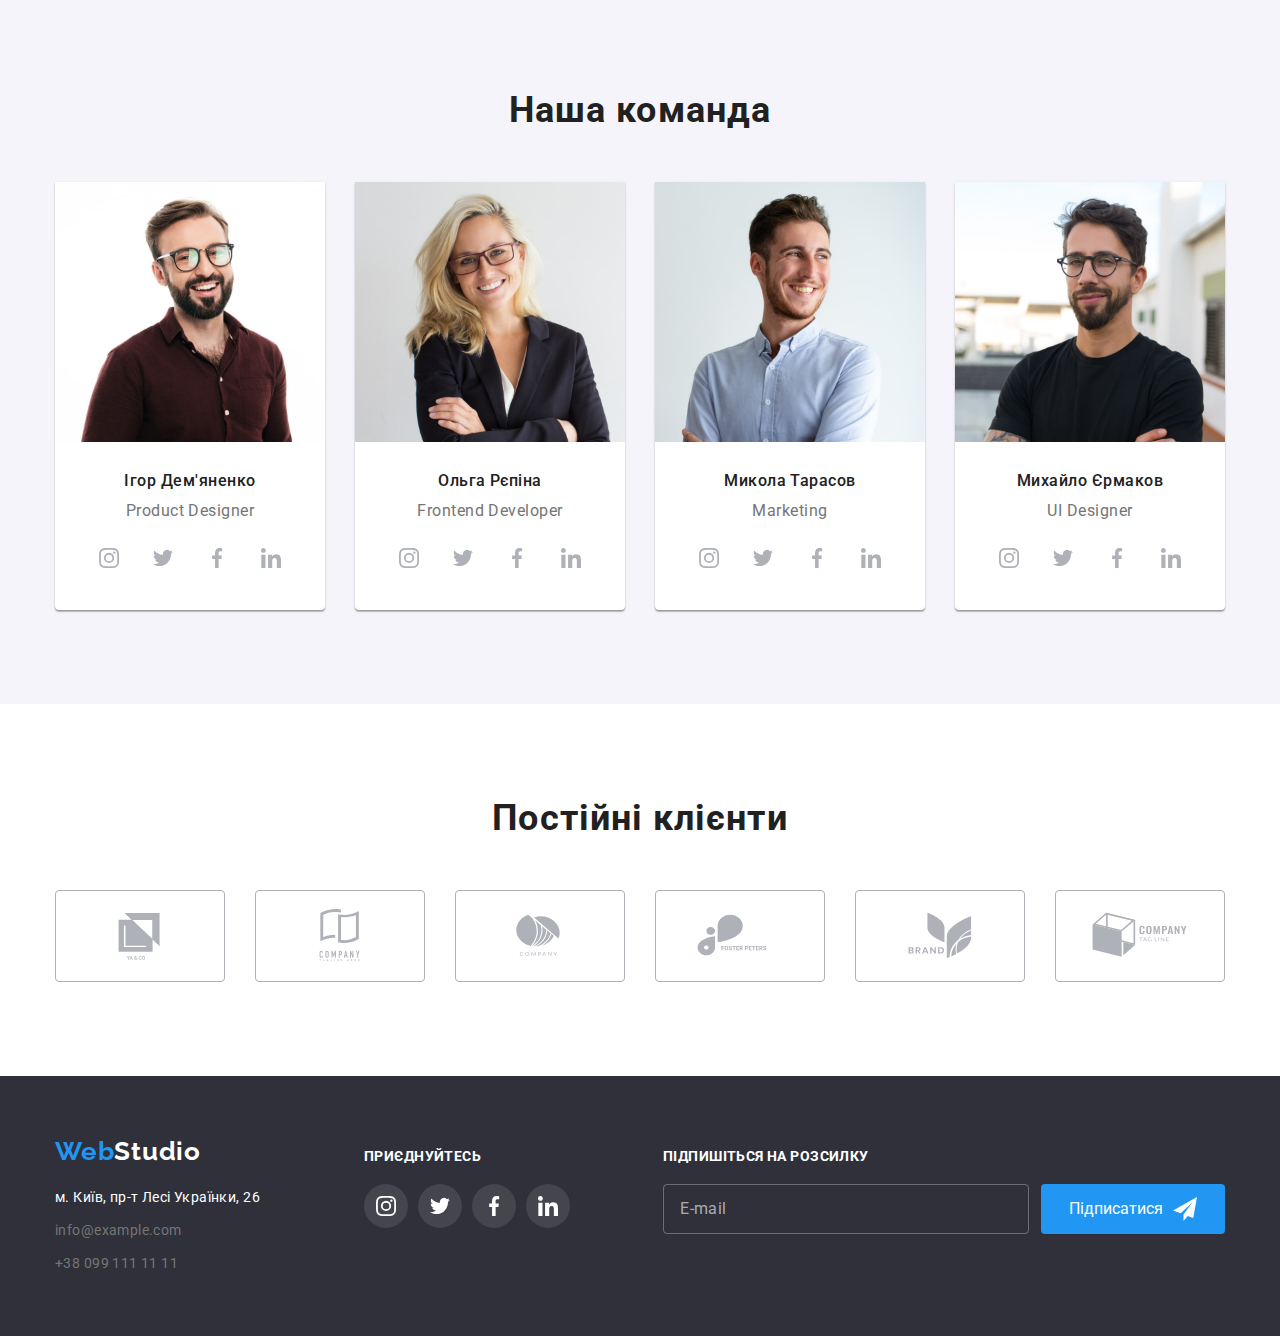
==== commit 1cdb7eb5: "Зробив зрозумілішими класи у футері" ====
--- a/index.html
+++ b/index.html
@@ -518,14 +518,14 @@
                   href="https://www.google.com.ua/maps/search/м.+київ+пр-т+лесі+українки+26/@50.4266707,30.5363676,17z/data=!3m1!4b1?hl=uk"
                   target="_blank"
                   rel="noopener noreferrer"
-                  class="contact location"
+                  class="location footer-contact"
                 >
                   м. Київ, пр-т Лесі Українки, 26
                 </a>
               </li>
               <!-- хххххххххххххххххххххххххх Контакти -->
-              <li><a href="mailto:info@example.com" class="contact">info@example.com</a></li>
-              <li><a href="tel:+380991111111" class="contact">+38 099 111 11 11</a></li>
+              <li><a href="mailto:info@example.com" class="footer-contact">info@example.com</a></li>
+              <li><a href="tel:+380991111111" class="footer-contact">+38 099 111 11 11</a></li>
             </ul>
           </address>
         </div>
@@ -621,39 +621,46 @@
             <use href="./images/icons.svg#close"></use>
           </svg>
         </button>
+
         <!-- Залиште свої дані, ми вам передзвонимо -->
         <h2 class="modal-title">Залиште свої дані, ми вам передзвонимо</h2>
 
         <form class="modal-form">
           <!-- xxxxxxxxxxxx Ім'я xxxxxxxxxxxx -->
-          <div class="form-field">
+          <div class="form-wrap">
             <label for="name" class="label-title">Ім'я</label>
-            <input type="text" name="name" id="name" class="personal-box" />
-            <svg class="form-icon person-icon">
-              <use href="./images/icons.svg#person"></use>
-            </svg>
+            <div class="input-wrap">
+              <input type="text" name="name" id="name" class="input-field" />
+              <svg class="input-icon person-icon">
+                <use href="./images/icons.svg#person"></use>
+              </svg>
+            </div>
           </div>
 
           <!-- xxxxxxxxxxxx Телефон xxxxxxxxxxxx -->
-          <div class="form-field">
+          <div class="form-wrap">
             <label for="tel" class="label-title">Телефон</label>
-            <input type="tel" name="tel" id="tel" class="personal-box" />
-            <svg class="form-icon">
-              <use href="./images/icons.svg#phone"></use>
-            </svg>
+            <div class="input-wrap">
+              <input type="tel" name="tel" id="tel" class="input-field" />
+              <svg class="input-icon">
+                <use href="./images/icons.svg#phone"></use>
+              </svg>
+            </div>
           </div>
 
           <!-- xxxxxxxxxxxx Пошта xxxxxxxxxxxx -->
-          <div class="form-field">
+          <div class="form-wrap">
             <label for="email" class="label-title">Пошта</label>
-            <input type="email" name="email" id="email" class="personal-box" />
-            <svg class="form-icon">
-              <use href="./images/icons.svg#email"></use>
-            </svg>
+            <div class="input-wrap">
+              <input type="email" name="email" id="email" class="input-field" />
+              <svg class="input-icon">
+                <use href="./images/icons.svg#email"></use>
+              </svg>
+            </div>
           </div>
 
           <!-- xxxxxxxxxxxx Коментар xxxxxxxxxxxx -->
-          <div class="form-field">
+          <div class="form-wrap">
             <label for="comment" class="label-title">Коментар</label>
             <textarea
               name="comment"
@@ -666,9 +673,20 @@
 
           <!-- Погоджуюся з розсилкою та приймаю  Умови договору -->
           <div class="checkbox-wrap">
-            <input type="checkbox" name="policy" id="policy" class="checkbox-tick" />
-            <label for="policy" class="checkbox-agreement">
-              Погоджуюся з розсилкою та приймаю
+            <label for="policy" class="checkbox-label">
+              <input
+                type="checkbox"
+                name="policy"
+                id="policy"
+                class="checkbox-tick visually-hidden"
+                required
+              />
+              <span class="check-back">
+                <svg class="checkbox-icon">
+                  <use href="./images/icons.svg#tick"></use>
+                </svg>
+              </span>
+              <span>Погоджуюся з розсилкою та приймаю</span>
               <a href="#" class="checkbox-policy">Умови договору</a>
             </label>
           </div>
--- a/css/styles.css
+++ b/css/styles.css
@@ -15,6 +15,30 @@
   --transition: 250ms cubic-bezier(0.4, 0, 0.2, 1);
 }
 
+/* Анімація "літачок" */
+@keyframes plane {
+  0% {
+    transform: translate(0);
+    rotate: 0deg;
+  }
+  25% {
+    transform: translate(200px, 80px);
+    rotate: -90deg;
+  }
+  50% {
+    transform: translate(200px, 80px);
+    rotate: -180deg;
+  }
+  65% {
+    transform: translate(150px, 65px);
+    rotate: -240deg;
+  }
+  100% {
+    transform: translate(0);
+    rotate: -360deg;
+  }
+}
+
 body {
   background-color: #ffffff;
   color: #212121;
@@ -23,7 +47,17 @@
 
 /* Сховані заголовки */
 .visually-hidden {
-  display: none;
+  /* display: none; */
+  position: absolute;
+  white-space: nowrap;
+  width: 1px;
+  height: 1px;
+  overflow: hidden;
+  border: 0;
+  padding: 0;
+  /* clip: rect(0 0 0 0); */
+  /* clip-path: inset(50%); */
+  margin: -1px;
 }
 
 .container {
@@ -709,8 +743,29 @@
   margin-bottom: 9px;
 }
 
-.contact.location {
+.footer-contact.location {
   color: #ffffff;
+}
+
+.footer-contact:focus,
+.footer-contact:hover {
+  color: var(--blue-accent);
+}
+
+.footer-contact {
+  font-weight: 500;
+  font-size: 14px;
+  line-height: 1.14;
+  letter-spacing: 0.02em;
+  text-decoration: none;
+
+  color: var(--minor-color);
+  display: flex;
+  align-items: center;
+
+  transition-property: color;
+  transition-duration: 250ms;
+  transition-timing-function: cubic-bezier(0.4, 0, 0.2, 1);
 }
 
 address .contact {
@@ -765,7 +820,7 @@
   background-color: var(--blue-accent);
 }
 
-/* Підпишіться на розсилку */
+/* ---------- Підпишіться на розсилку ---------- */
 
 .third-footer-container {
   margin-left: 93px;
@@ -823,12 +878,13 @@
   color: #ffffff;
 
   cursor: pointer;
-  transition-property: background-color;
+  transition-property: background-color, outline;
   transition-duration: 250ms;
   transition-timing-function: var(--transition);
 }
 
-.subscribe-button:hover {
+.subscribe-button:hover,
+.subscribe-button:focus {
   background-color: rgba(255, 255, 255, 0.1);
 }
 
@@ -838,6 +894,28 @@
   height: 24px;
 
   fill: #ffffff;
+
+  transform-origin: center;
+  transition-property: fill;
+  transition-duration: 250ms;
+  transition-timing-function: var(--transition);
+}
+
+.subscribe-button:hover .send-icon {
+  fill: var(--blue-accent);
+}
+
+.subscribe-button:focus .send-icon {
+  fill: var(--blue-accent);
+
+  animation-name: plane;
+  animation-duration: 1750ms;
+  animation-timing-function: linear;
+  animation-fill-mode: forwards;
+}
+
+.subscribe-button:focus {
+  outline: 2px solid var(--blue-accent);
 }
 
 /* ----------------------Модальне вікно */
@@ -899,26 +977,40 @@
   height: 30px;
 
   /* background-color: teal; */
-  fill: #000000;
   border-width: 1px;
   border-style: solid;
   border-color: rgba(0, 0, 0, 0.1);
   background-color: #fff;
   border-radius: 50%;
   cursor: pointer;
+
+  transition-property: background-color;
+  transition-duration: 250ms;
+  transition-timing-function: var(--transition);
 }
 
 .close-icon {
   width: 18px;
   height: 18px;
-}
-
-/* ------------------- Форми модалки ------------------- */
-
-/* .modal-form {
-  display: flex;
-  flex-direction: column;
-} */
+
+  fill: #000000;
+
+  transition-property: fill;
+  transition-duration: 250ms;
+  transition-timing-function: var(--transition);
+}
+
+.modal-close-button:hover,
+.modal-close-button:focus {
+  background-color: #ffffff;
+}
+
+.modal-close-button:hover .close-icon,
+.modal-close-button:focus .close-icon {
+  fill: var(--blue-accent);
+}
+
+/* ---------------- Форми модалки ---------------- */
 
 .modal-title {
   margin-bottom: 12px;
@@ -929,14 +1021,14 @@
   letter-spacing: 0.03em;
 }
 
-.form-field {
+.form-wrap {
   position: relative;
 
   display: flex;
   flex-direction: column;
 }
 
-.form-field:not(:last-child) {
+.form-wrap:not(:last-child) {
   margin-bottom: 10px;
 }
 
@@ -948,6 +1040,51 @@
   line-height: 14px;
   letter-spacing: 0.01em;
   color: var(--minor-color);
+}
+
+.input-wrap {
+  position: relative;
+
+  /* width: 100%; */
+}
+
+.input-field {
+  padding: 11px 42px;
+  border: 1px solid rgba(33, 33, 33, 0.2);
+  border-radius: 4px;
+  width: 100%;
+
+  transition-property: outline;
+  transition-duration: 250ms;
+  transition-timing-function: var(--transition);
+}
+
+.input-field:focus {
+  outline: 1px solid var(--blue-accent);
+}
+
+.input-icon {
+  position: absolute;
+  bottom: 50%;
+  left: 12px;
+  width: 18px;
+  height: 18px;
+
+  transform: translateY(50%);
+
+  transition-property: fill;
+  transition-duration: 250ms;
+  transition-timing-function: var(--transition);
+}
+
+.input-field:focus + .input-icon {
+  fill: var(--blue-accent);
+}
+
+/* Коментар Comment */
+
+.form-wrap:nth-child(4) {
+  margin-bottom: 20px;
 }
 
 ::placeholder {
@@ -958,42 +1095,17 @@
   color: rgba(117, 117, 117, 0.5);
 }
 
-.personal-box {
-  padding: 11px 42px;
-  border: 1px solid rgba(33, 33, 33, 0.2);
-  border-radius: 4px;
-}
-
-.personal-box:focus {
-  outline: 1px solid var(--blue-accent);
-}
-
-/* .personal-box:focus .form-icon {
-  fill: var(--blue-accent);
-} */
-
-.form-icon {
-  position: absolute;
-  bottom: 12px;
-  left: 12px;
-  width: 18px;
-  height: 18px;
-}
-
-/* Коментар Comment */
-
-.form-field:nth-child(4) {
-  margin-bottom: 20px;
-}
-
 .comment-box {
   height: 120px;
   padding: 12px 16px;
   resize: none;
   border: 1px solid rgba(33, 33, 33, 0.2);
   border-radius: 4px;
-}
-
+
+  transition-property: outline;
+  transition-duration: 250ms;
+  transition-timing-function: var(--transition);
+}
 .comment-box:focus {
   outline: 1px solid var(--blue-accent);
 }
@@ -1001,15 +1113,13 @@
 /* Чекбокс Checkbox */
 
 .checkbox-wrap {
+  text-align: center;
   margin-bottom: 30px;
-}
-
-input[type='checkbox'] {
-  margin: 0 7px 0 0;
-  /* outline: 1px solid var(--main-color); */
-}
-
-.checkbox-agreement {
+
+  user-select: none;
+}
+
+.checkbox-label {
   color: var(--minor-color);
   font-weight: 400;
   font-size: 14px;
@@ -1017,6 +1127,39 @@
   letter-spacing: 0.03em;
 }
 
+.checkbox-tick.visually-hidden {
+  transform: translate(10px, 20px);
+}
+
+.check-back {
+  display: inline-flex;
+  justify-content: center;
+  align-items: center;
+
+  margin-right: 7px;
+  width: 16px;
+  height: 15px;
+  border-radius: 2px;
+  border: 2px solid #000000;
+
+  background-color: transparent;
+}
+
+.checkbox-tick:checked + .check-back {
+  border-color: var(--blue-accent);
+  background-color: var(--blue-accent);
+}
+
+.checkbox-icon {
+  fill: transparent;
+  width: 13px;
+  height: 9px;
+}
+
+.checkbox-tick:checked + .check-back svg {
+  fill: #ffffff;
+}
+
 .checkbox-policy {
   font-weight: 400;
   font-size: 14px;
@@ -1024,6 +1167,8 @@
   letter-spacing: 0.03em;
   color: var(--blue-accent);
 }
+
+/* Submit button Кнопка підтвердження btn */
 
 .modal-submit-button {
   display: block;
